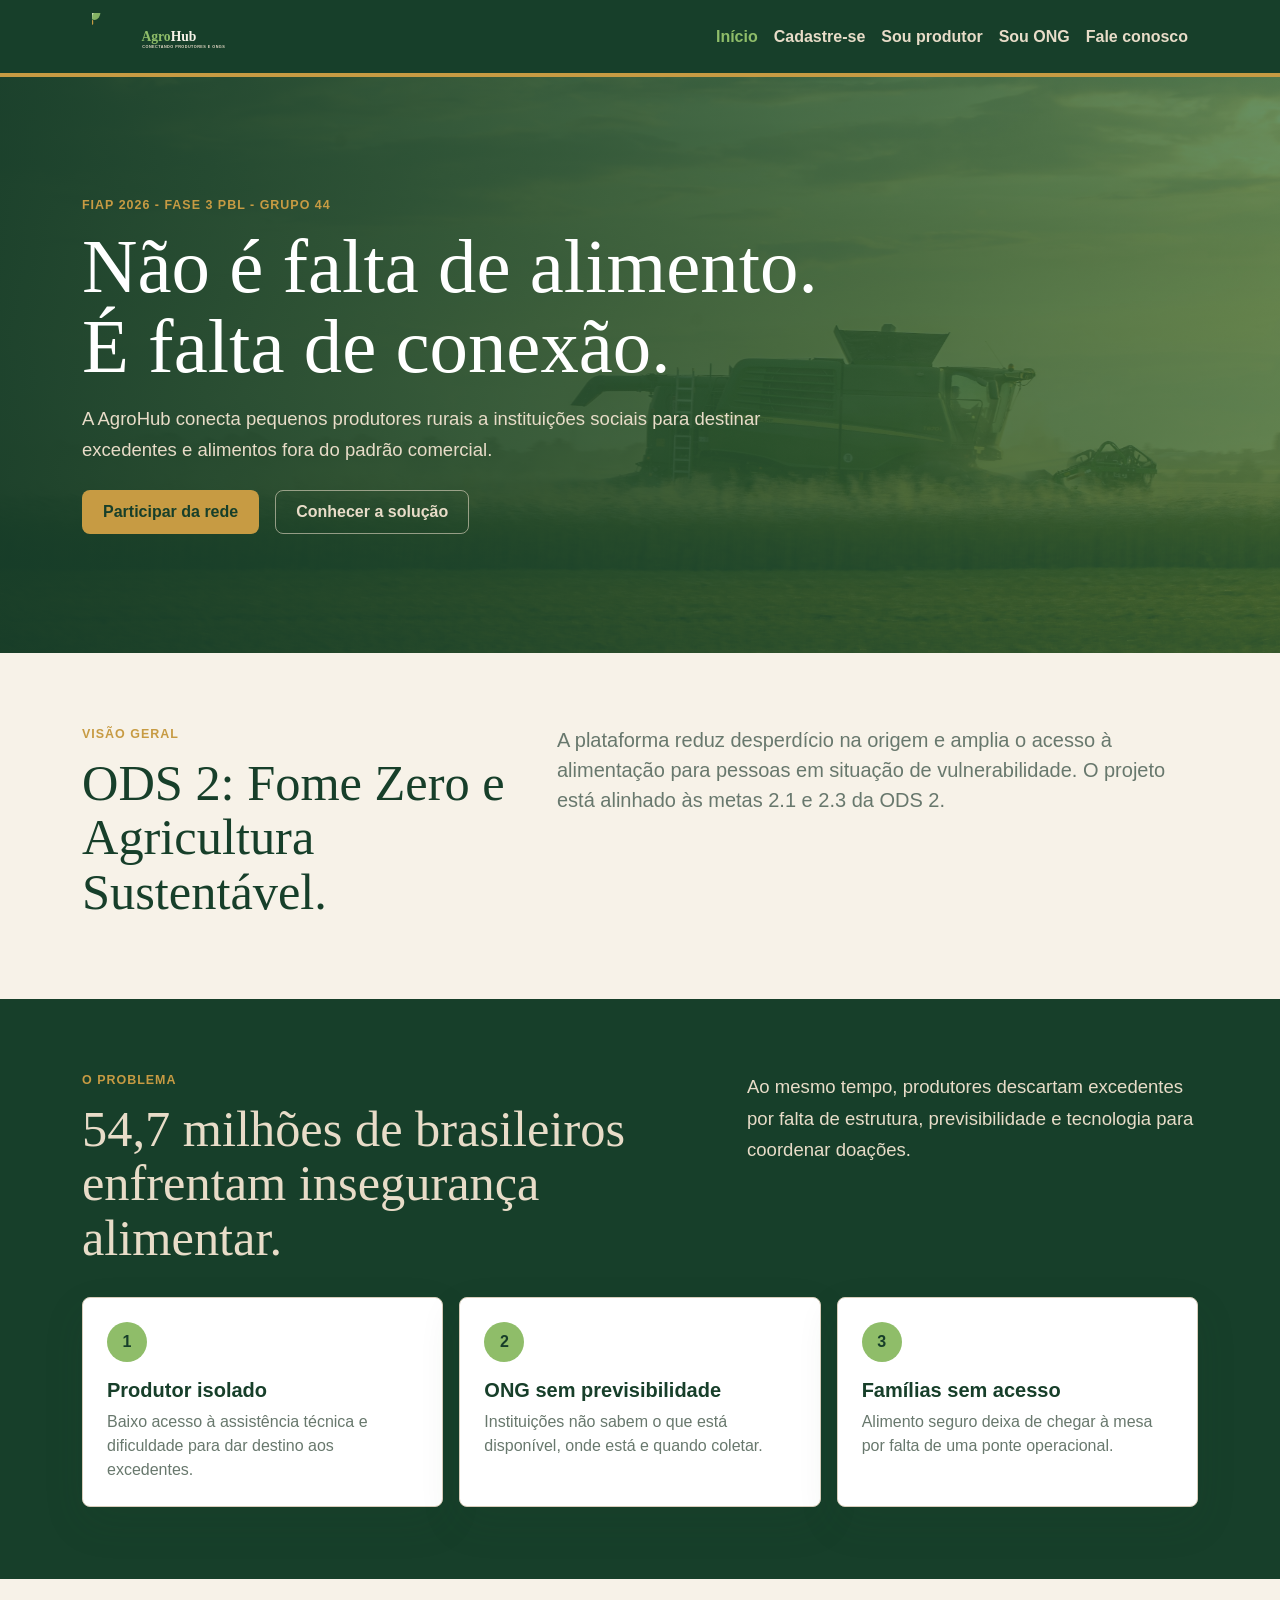
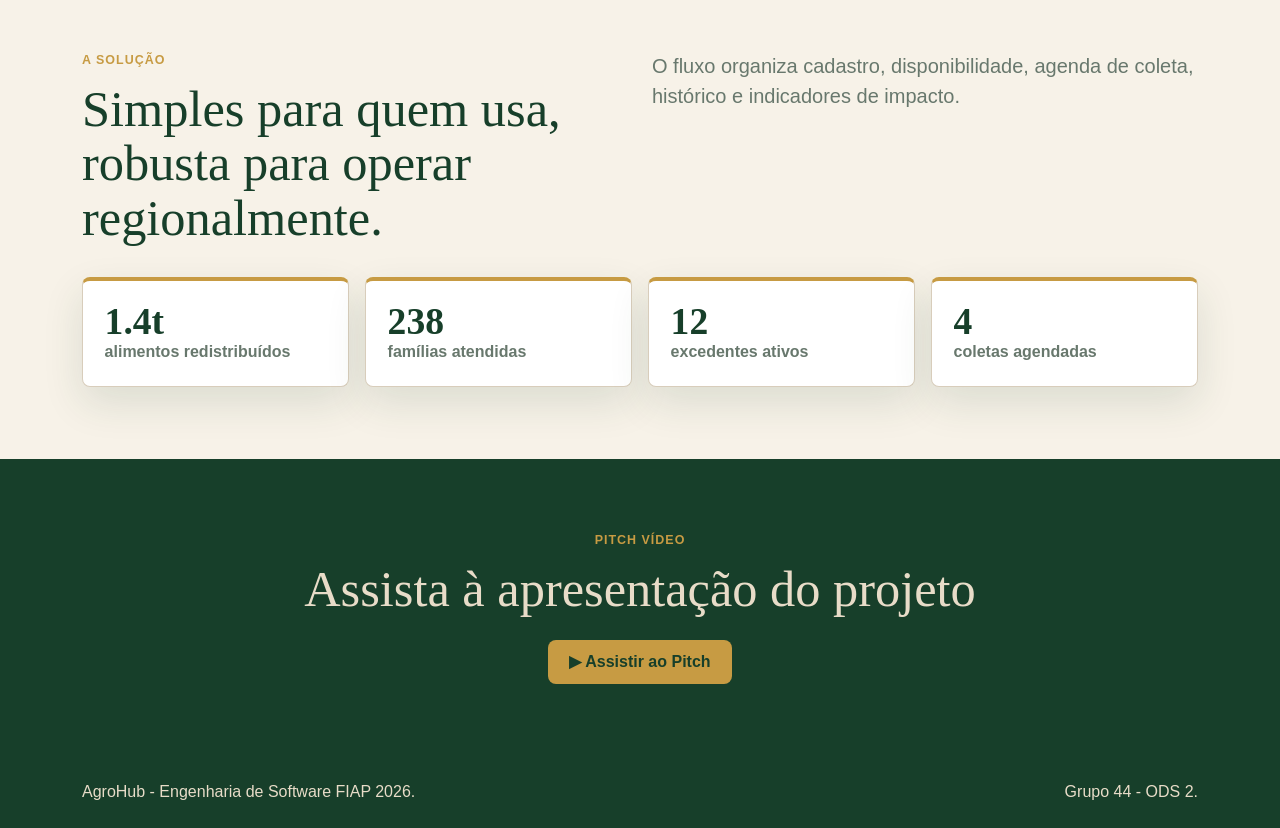
==== index.html @ 75d0dadb "feat: projeto AgroHub - FIAP 2026 Grupo 44" ====
<!DOCTYPE html>
<html lang="pt-BR">
<head>
    <meta charset="UTF-8">
    <meta name="viewport" content="width=device-width, initial-scale=1.0">
    <meta name="description" content="AgroHub conecta pequenos produtores rurais a ONGs para reduzir desperdício de alimentos.">
    <title>AgroHub | Início</title>
    <link href="https://cdn.jsdelivr.net/npm/bootstrap@5.3.3/dist/css/bootstrap.min.css" rel="stylesheet">
    <link rel="stylesheet" href="css/agrohub.css">
</head>
<body class="ah-page">
    <!-- Menu principal usado em todas as páginas do site. -->
    <nav class="navbar navbar-expand-lg navbar-dark ah-navbar">
        <div class="container">
            <a class="navbar-brand" href="index.html" aria-label="AgroHub - Início">
                <img class="ah-logo" src="img/agrohub_logo.svg" alt="AgroHub">
            </a>
            <button class="navbar-toggler ah-nav-toggle" type="button" data-bs-toggle="collapse" data-bs-target="#ahNavbar"
                aria-controls="ahNavbar" aria-expanded="false" aria-label="Abrir menu">
                <span class="navbar-toggler-icon"></span>
            </button>
            <div class="collapse navbar-collapse" id="ahNavbar">
                <div class="navbar-nav ms-auto gap-lg-3">
                    <a class="ah-nav-link" href="index.html">Início</a>
                    <a class="ah-nav-link" href="cadastro.html">Cadastre-se</a>
                    <a class="ah-nav-link" href="produtor.html">Sou produtor</a>
                    <a class="ah-nav-link" href="ong.html">Sou ONG</a>
                    <a class="ah-nav-link" href="contato.html">Fale conosco</a>
                </div>
            </div>
        </div>
    </nav>

    <main>
        <!-- Abertura da página inicial: apresenta o problema central do projeto. -->
        <section class="ah-hero">
            <div class="container">
                <div class="row align-items-center">
                    <div class="col-lg-8">
                        <span class="ah-eyebrow">FIAP 2026 - Fase 3 PBL - Grupo 44</span>
                        <h1 class="ah-title mb-3">Não é falta de alimento. É falta de conexão.</h1>
                        <p class="ah-lead mb-4">
                            A AgroHub conecta pequenos produtores rurais a instituições sociais para destinar excedentes e alimentos fora do padrão comercial.
                        </p>
                        <div class="d-flex flex-wrap gap-3">
                            <a class="ah-btn" href="cadastro.html">Participar da rede</a>
                            <a class="ah-btn ah-btn-outline" href="#sobre">Conhecer a solução</a>
                        </div>
                    </div>
                </div>
            </div>
        </section>

        <!-- Resumo do projeto e alinhamento com a ODS escolhida. -->
        <section class="ah-section" id="sobre">
            <div class="container">
                <div class="row g-4 align-items-start">
                    <div class="col-lg-5">
                        <span class="ah-eyebrow">Visão geral</span>
                        <h2 class="ah-section-title">ODS 2: Fome Zero e Agricultura Sustentável.</h2>
                    </div>
                    <div class="col-lg-7">
                        <p class="fs-5 ah-text-muted">
                            A plataforma reduz desperdício na origem e amplia o acesso à alimentação para pessoas em
                            situação de vulnerabilidade. O projeto está alinhado às metas 2.1 e 2.3 da ODS 2.
                        </p>
                    </div>
                </div>
            </div>
        </section>

        <!-- Problema dividido em três pontos para facilitar a leitura. -->
        <section class="ah-section ah-section-dark" id="problema">
            <div class="container">
                <div class="row g-4 mb-4">
                    <div class="col-lg-7">
                        <span class="ah-eyebrow">O problema</span>
                        <h2 class="ah-section-title">54,7 milhões de brasileiros enfrentam insegurança alimentar.</h2>
                    </div>
                    <div class="col-lg-5">
                        <p class="ah-lead">
                            Ao mesmo tempo, produtores descartam excedentes por falta de estrutura, previsibilidade e tecnologia para coordenar doações.
                        </p>
                    </div>
                </div>
                <div class="row g-3">
                    <div class="col-md-4">
                        <article class="ah-card">
                            <span class="ah-step">1</span>
                            <h3 class="ah-card-title h5">Produtor isolado</h3>
                            <p class="ah-text-muted mb-0">Baixo acesso à assistência técnica e dificuldade para dar destino aos excedentes.</p>
                        </article>
                    </div>
                    <div class="col-md-4">
                        <article class="ah-card">
                            <span class="ah-step">2</span>
                            <h3 class="ah-card-title h5">ONG sem previsibilidade</h3>
                            <p class="ah-text-muted mb-0">Instituições não sabem o que está disponível, onde está e quando coletar.</p>
                        </article>
                    </div>
                    <div class="col-md-4">
                        <article class="ah-card">
                            <span class="ah-step">3</span>
                            <h3 class="ah-card-title h5">Famílias sem acesso</h3>
                            <p class="ah-text-muted mb-0">Alimento seguro deixa de chegar à mesa por falta de uma ponte operacional.</p>
                        </article>
                    </div>
                </div>
            </div>
        </section>

        <!-- Solução proposta e indicadores simulados para apresentação. -->
        <section class="ah-section" id="solução">
            <div class="container">
                <div class="row g-4 align-items-start mb-4">
                    <div class="col-lg-6">
                        <span class="ah-eyebrow">A solução</span>
                        <h2 class="ah-section-title">Simples para quem usa, robusta para operar regionalmente.</h2>
                    </div>
                    <div class="col-lg-6">
                        <p class="fs-5 ah-text-muted">
                            O fluxo organiza cadastro, disponibilidade, agenda de coleta, histórico e indicadores de impacto.
                        </p>
                    </div>
                </div>
                <div class="row g-3">
                    <div class="col-md-3 col-6">
                        <div class="ah-stat">
                            <strong class="ah-stat-number">1.4t</strong>
                            <span class="ah-stat-label">alimentos redistribuídos</span>
                        </div>
                    </div>
                    <div class="col-md-3 col-6">
                        <div class="ah-stat">
                            <strong class="ah-stat-number">238</strong>
                            <span class="ah-stat-label">famílias atendidas</span>
                        </div>
                    </div>
                    <div class="col-md-3 col-6">
                        <div class="ah-stat">
                            <strong class="ah-stat-number">12</strong>
                            <span class="ah-stat-label">excedentes ativos</span>
                        </div>
                    </div>
                    <div class="col-md-3 col-6">
                        <div class="ah-stat">
                            <strong class="ah-stat-number">4</strong>
                            <span class="ah-stat-label">coletas agendadas</span>
                        </div>
                    </div>
                </div>
            </div>
        </section>
    </main>

    <!-- Pitch Vídeo -->
    <section class="ah-section ah-section-dark" id="pitch">
        <div class="container text-center">
            <span class="ah-eyebrow">Pitch Vídeo</span>
            <h2 class="ah-section-title mb-4">Assista à apresentação do projeto</h2>
            <a class="ah-btn" href="https://drive.google.com/file/d/1Q60UvvN7hrO8EKcji6_TGK2RlSb9yrnV/view?usp=sharing" target="_blank" rel="noopener noreferrer">
                ▶ Assistir ao Pitch
            </a>
        </div>
    </section>

    <!-- Rodapé simples, repetido nas demais páginas. -->
    <footer class="ah-footer py-4">
        <div class="container d-flex flex-column flex-md-row justify-content-between gap-2">
            <p>AgroHub - Engenharia de Software FIAP 2026.</p>
            <p>Grupo 44 - ODS 2.</p>
        </div>
    </footer>

    <script src="js/main.js" defer></script>
    <script src="https://cdn.jsdelivr.net/npm/bootstrap@5.3.3/dist/js/bootstrap.bundle.min.js" defer></script>
</body>
</html>
---- css/agrohub.css ----
/* AgroHub - estilos globais
   Este arquivo concentra a identidade visual, os componentes e os
   ajustes responsivos usados nas cinco páginas do projeto. */

/* Paleta, medidas e sombras usadas de forma consistente no site. */
:root {
    --ah-green-900: #173f2a;
    --ah-green-700: #2f6b3d;
    --ah-green-300: #8fbd69;
    --ah-gold: #c79b43;
    --ah-cream: #f7f2e8;
    --ah-sand: #e8dcc8;
    --ah-white: #ffffff;
    --ah-text: #20352a;
    --ah-muted: #68786d;
    --ah-border: #d8cdbb;
    --ah-danger: #9a5b16;
    --ah-radius: 0.5rem;
    --ah-shadow: 0 1rem 2.5rem rgba(23, 63, 42, 0.12);
}

/* Base da página e pequenos ajustes de acessibilidade. */
* {
    box-sizing: border-box;
}

html {
    scroll-behavior: smooth;
}

body {
    color: var(--ah-text);
    background: var(--ah-cream);
    font-family: Arial, Helvetica, sans-serif;
    overflow-x: hidden;
}

p,
h1,
h2,
h3 {
    overflow-wrap: anywhere;
}

:focus-visible {
    outline: 0.2rem solid rgba(199, 155, 67, 0.55);
    outline-offset: 0.2rem;
}

.ah-page {
    min-height: 100vh;
}

/* Menu principal. */
.ah-navbar {
    position: sticky;
    top: 0;
    z-index: 1030;
    background: var(--ah-green-900);
    border-bottom: 0.25rem solid var(--ah-gold);
}

.ah-navbar .container {
    display: flex;
    align-items: center;
    gap: 1rem;
    width: min(100% - 1.5rem, 1120px);
    margin-inline: auto;
}

.ah-logo {
    width: 10rem;
    height: auto;
}

.ah-nav-link {
    color: var(--ah-sand);
    font-weight: 700;
    text-decoration: none;
}

.ah-nav-link:hover,
.ah-nav-link.active {
    color: var(--ah-green-300);
}

.ah-nav-toggle {
    display: none;
    color: var(--ah-sand);
    border-color: rgba(232, 220, 200, 0.45);
    border-style: solid;
    border-width: 1px;
    border-radius: 0.35rem;
    padding: 0.5rem 0.65rem;
    background: transparent;
}

.ah-nav-toggle .navbar-toggler-icon {
    display: block;
    width: 1.35rem;
    height: 1rem;
    background-image:
        linear-gradient(currentColor, currentColor),
        linear-gradient(currentColor, currentColor),
        linear-gradient(currentColor, currentColor);
    background-position: 0 0, 0 50%, 0 100%;
    background-repeat: no-repeat;
    background-size: 100% 0.12rem;
}

.ah-nav-toggle:focus {
    box-shadow: 0 0 0 0.2rem rgba(199, 155, 67, 0.35);
}

/* Fallback visual caso o Bootstrap demore a aplicar o menu mobile. */
@media (max-width: 991.98px) {
    .ah-nav-toggle {
        display: flex;
        align-items: center;
        justify-content: center;
        margin-left: auto;
    }

    .ah-navbar .navbar-collapse:not(.show) {
        display: none;
    }
}

/* Áreas de destaque no topo das páginas. */
.ah-hero,
.ah-page-hero {
    color: var(--ah-sand);
    background:
        linear-gradient(90deg, rgba(23, 63, 42, 0.96), rgba(47, 107, 61, 0.72)),
        url("../img/hero_bg.jpg") center / cover;
}

.ah-hero {
    min-height: 36rem;
    display: flex;
    align-items: center;
}

.ah-page-hero {
    padding: 5rem 0 4rem;
}

/* Titulos, chamadas e textos de apoio. */
.ah-eyebrow {
    display: block;
    margin-bottom: 0.75rem;
    color: var(--ah-gold);
    font-size: 0.78rem;
    font-weight: 800;
    letter-spacing: 0.08em;
    text-transform: uppercase;
}

.ah-title {
    color: var(--ah-white);
    font-family: Georgia, "Times New Roman", serif;
    font-size: clamp(2.5rem, 6vw, 4.8rem);
    line-height: 1.04;
    overflow-wrap: anywhere;
}

.ah-section-title {
    color: var(--ah-green-900);
    font-family: Georgia, "Times New Roman", serif;
    font-size: clamp(2rem, 4vw, 3.15rem);
    line-height: 1.08;
}

.ah-lead {
    max-width: 43rem;
    color: var(--ah-sand);
    font-size: 1.16rem;
    line-height: 1.7;
    overflow-wrap: anywhere;
}

.ah-text-muted {
    color: var(--ah-muted);
}

/* Seções principais. */
.ah-section {
    padding: 4.5rem 0;
}

.ah-section-dark {
    color: var(--ah-sand);
    background: var(--ah-green-900);
}

.ah-section-dark .ah-section-title {
    color: var(--ah-sand);
}

/* Cards, paineis e blocos de dados reaproveitados nas telas. */
.ah-card,
.ah-stat,
.ah-panel,
.ah-list-item {
    background: var(--ah-white);
    border: 1px solid var(--ah-border);
    border-radius: var(--ah-radius);
    box-shadow: var(--ah-shadow);
}

.ah-card {
    height: 100%;
    padding: 1.5rem;
}

.ah-card-title {
    color: var(--ah-green-900);
    font-weight: 800;
}

.ah-step {
    display: inline-grid;
    place-items: center;
    width: 2.5rem;
    height: 2.5rem;
    margin-bottom: 1rem;
    color: var(--ah-green-900);
    background: var(--ah-green-300);
    border-radius: 50%;
    font-weight: 900;
}

/* Botões principais e secundários. */
.ah-btn {
    display: inline-flex;
    align-items: center;
    justify-content: center;
    min-height: 2.75rem;
    padding: 0 1.25rem;
    color: var(--ah-green-900);
    background: var(--ah-gold);
    border: 1px solid transparent;
    border-radius: var(--ah-radius);
    font-weight: 800;
    text-decoration: none;
    transition: transform 0.2s ease, background 0.2s ease;
}

.ah-btn:hover {
    color: var(--ah-green-900);
    background: #d7ab57;
    transform: translateY(-1px);
}

.ah-btn-outline {
    color: var(--ah-sand);
    background: transparent;
    border-color: rgba(232, 220, 200, 0.58);
}

.ah-btn-outline:hover {
    color: var(--ah-green-900);
    background: var(--ah-sand);
}

.ah-btn-sm {
    min-height: 2.25rem;
    padding: 0 0.9rem;
    font-size: 0.88rem;
}

.ah-btn:disabled {
    cursor: not-allowed;
    opacity: 0.7;
    transform: none;
}

/* Indicadores numericos. */
.ah-stat {
    padding: 1.35rem;
    border-top: 0.25rem solid var(--ah-gold);
}

.ah-stat-number {
    display: block;
    color: var(--ah-green-900);
    font-family: Georgia, "Times New Roman", serif;
    font-size: 2.35rem;
    line-height: 1;
}

.ah-stat-label {
    color: var(--ah-muted);
    font-weight: 800;
}

/* Formulários e abas. */
.ah-panel {
    padding: 1.5rem;
}

.ah-tab {
    min-height: 2.65rem;
    padding: 0 1.1rem;
    color: var(--ah-green-900);
    background: var(--ah-cream);
    border: 1px solid var(--ah-border);
    border-radius: var(--ah-radius);
    font-weight: 800;
}

.ah-tab.active {
    color: var(--ah-white);
    background: var(--ah-green-700);
    border-color: var(--ah-green-700);
}

.ah-panel-form {
    display: none;
}

.ah-panel-form:not(.d-none) {
    display: block;
}

.ah-form-control {
    min-height: 2.9rem;
    border-color: var(--ah-border);
    border-radius: var(--ah-radius);
}

.ah-form-control:focus {
    border-color: var(--ah-green-700);
    box-shadow: 0 0 0 0.2rem rgba(47, 107, 61, 0.14);
}

.ah-success {
    color: var(--ah-green-900);
    background: rgba(143, 189, 105, 0.22);
    border: 1px solid rgba(47, 107, 61, 0.22);
    border-radius: var(--ah-radius);
}

/* Blocos da página Fale Conosco. */
.ah-contact-card {
    display: flex;
    align-items: flex-start;
    gap: 1rem;
    margin-bottom: 1rem;
    padding: 1.25rem;
    background: var(--ah-white);
    border: 1px solid var(--ah-border);
    border-radius: var(--ah-radius);
    box-shadow: var(--ah-shadow);
}

.ah-contact-icon {
    display: grid;
    place-items: center;
    width: 3rem;
    height: 3rem;
    flex-shrink: 0;
    color: var(--ah-gold);
    background: var(--ah-green-900);
    border-radius: var(--ah-radius);
    font-weight: 900;
}

.ah-contact-title {
    margin-bottom: 0.25rem;
    color: var(--ah-green-900);
    font-family: Arial, Helvetica, sans-serif;
    font-size: 0.85rem;
    font-weight: 900;
    letter-spacing: 0.06em;
    text-transform: uppercase;
}

.ah-contact-card p,
.ah-contact-card a {
    margin: 0;
    color: var(--ah-text);
    text-decoration: none;
}

.ah-contact-card a:hover {
    color: var(--ah-green-700);
    text-decoration: underline;
}

.ah-contact-note,
.ah-required-note {
    color: var(--ah-muted);
    font-size: 0.85rem;
}

.ah-char-counter {
    margin-top: 0.35rem;
    color: var(--ah-muted);
    font-size: 0.8rem;
    text-align: right;
}

.ah-char-counter.warning {
    color: var(--ah-danger);
    font-weight: 800;
}

.ah-check {
    padding: 1rem 1rem 1rem 2.75rem;
    background: var(--ah-cream);
    border: 1px solid var(--ah-border);
    border-radius: var(--ah-radius);
}

.ah-section-soft {
    background: var(--ah-sand);
}

.ah-faq .accordion-item {
    margin-bottom: 0.75rem;
    overflow: hidden;
    background: var(--ah-white);
    border: 1px solid var(--ah-border);
    border-radius: var(--ah-radius);
}

.ah-faq .accordion-button {
    color: var(--ah-green-900);
    background: var(--ah-white);
    font-weight: 800;
}

.ah-faq .accordion-button:not(.collapsed) {
    color: var(--ah-white);
    background: var(--ah-green-900);
    box-shadow: none;
}

.ah-faq .accordion-button:focus {
    box-shadow: 0 0 0 0.2rem rgba(47, 107, 61, 0.16);
}

.ah-faq .accordion-body {
    color: var(--ah-muted);
    line-height: 1.7;
}

.ah-contact-cta {
    padding: 3.5rem 0;
    color: var(--ah-sand);
    background: var(--ah-green-900);
    border-top: 0.2rem solid var(--ah-gold);
}

.ah-contact-cta .ah-section-title {
    color: var(--ah-sand);
}

.ah-contact-cta p {
    color: rgba(232, 220, 200, 0.82);
}

/* Listas usadas no painel da ONG. */
.ah-list {
    display: grid;
    gap: 1rem;
}

.ah-list-item {
    display: grid;
    grid-template-columns: 3rem minmax(0, 1fr) auto auto;
    align-items: center;
    gap: 1rem;
    padding: 1rem;
}

.ah-list-item.d-none {
    display: none;
}

.ah-list-item.is-scheduled {
    border-color: rgba(47, 107, 61, 0.35);
    background: rgba(143, 189, 105, 0.14);
}

.ah-item-icon {
    display: grid;
    place-items: center;
    width: 3rem;
    height: 3rem;
    color: var(--ah-green-900);
    background: var(--ah-cream);
    border-radius: var(--ah-radius);
    font-weight: 900;
}

.ah-item-title {
    margin-bottom: 0.2rem;
    color: var(--ah-green-900);
    font-weight: 900;
}

.ah-item-meta {
    margin: 0;
    color: var(--ah-muted);
    font-size: 0.92rem;
}

.ah-badge {
    display: inline-flex;
    align-items: center;
    min-height: 1.75rem;
    padding: 0 0.65rem;
    border-radius: 999px;
    font-size: 0.78rem;
    font-weight: 900;
}

.ah-badge-success {
    color: var(--ah-green-700);
    background: rgba(143, 189, 105, 0.2);
}

.ah-badge-warning {
    color: var(--ah-danger);
    background: rgba(199, 155, 67, 0.22);
}

.ah-badge-muted {
    color: var(--ah-muted);
    background: var(--ah-cream);
}

/* Estado vazio exibido quando os filtros não encontram resultados. */
.ah-empty {
    display: none;
    padding: 1rem;
    color: var(--ah-muted);
    background: var(--ah-white);
    border: 1px dashed var(--ah-border);
    border-radius: var(--ah-radius);
    text-align: center;
}

.ah-empty.show {
    display: block;
}

/* Barras de progresso dos indicadores de impacto. */
.ah-progress {
    height: 0.55rem;
    overflow: hidden;
    background: rgba(255, 255, 255, 0.16);
    border-radius: 999px;
}

.ah-progress-bar {
    display: block;
    height: 100%;
    background: var(--ah-gold);
}

.ah-w-72 {
    width: 72%;
}

.ah-w-85 {
    width: 85%;
}

/* Rodapé padrão. */
.ah-footer {
    color: var(--ah-sand);
    background: var(--ah-green-900);
}

.ah-footer p {
    margin: 0;
}

/* Ajustes para telas pequenas. */
@media (max-width: 767.98px) {
    .ah-logo {
        width: 8.4rem;
    }

    .ah-hero {
        min-height: auto;
        padding: 5rem 0;
    }

    .ah-title {
        width: 100%;
        max-width: 21rem;
        font-size: 1.75rem;
        line-height: 1.12;
        white-space: normal;
        word-break: break-word;
    }

    .ah-lead {
        width: 100%;
        max-width: 21rem;
        font-size: 0.95rem;
        white-space: normal;
        word-break: break-word;
    }

    .fs-5 {
        font-size: 1rem !important;
    }

    .ah-btn {
        width: min(100%, 21rem);
    }

    .ah-section {
        padding: 3.25rem 0;
    }

    .ah-list-item {
        grid-template-columns: 3rem minmax(0, 1fr);
    }

    .ah-list-item .ah-badge,
    .ah-list-item .ah-btn {
        grid-column: 2;
        width: fit-content;
    }
}
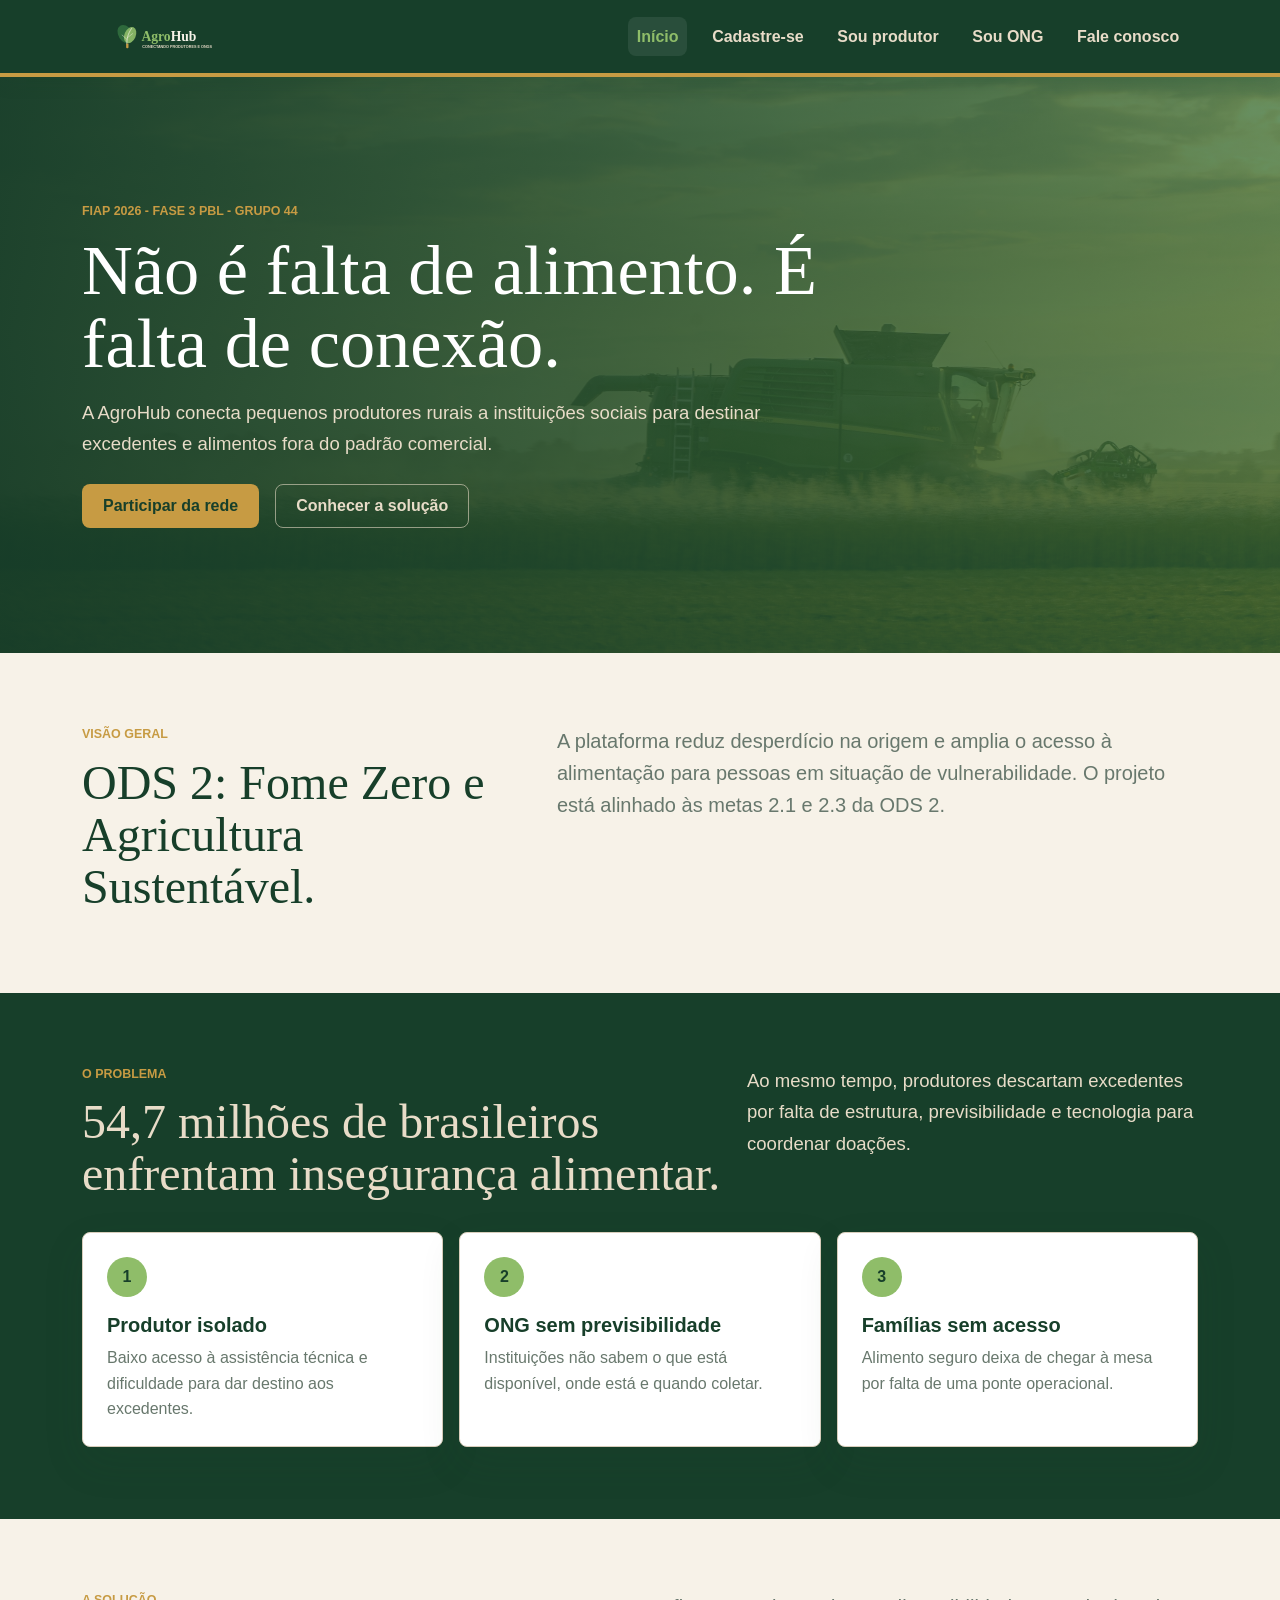
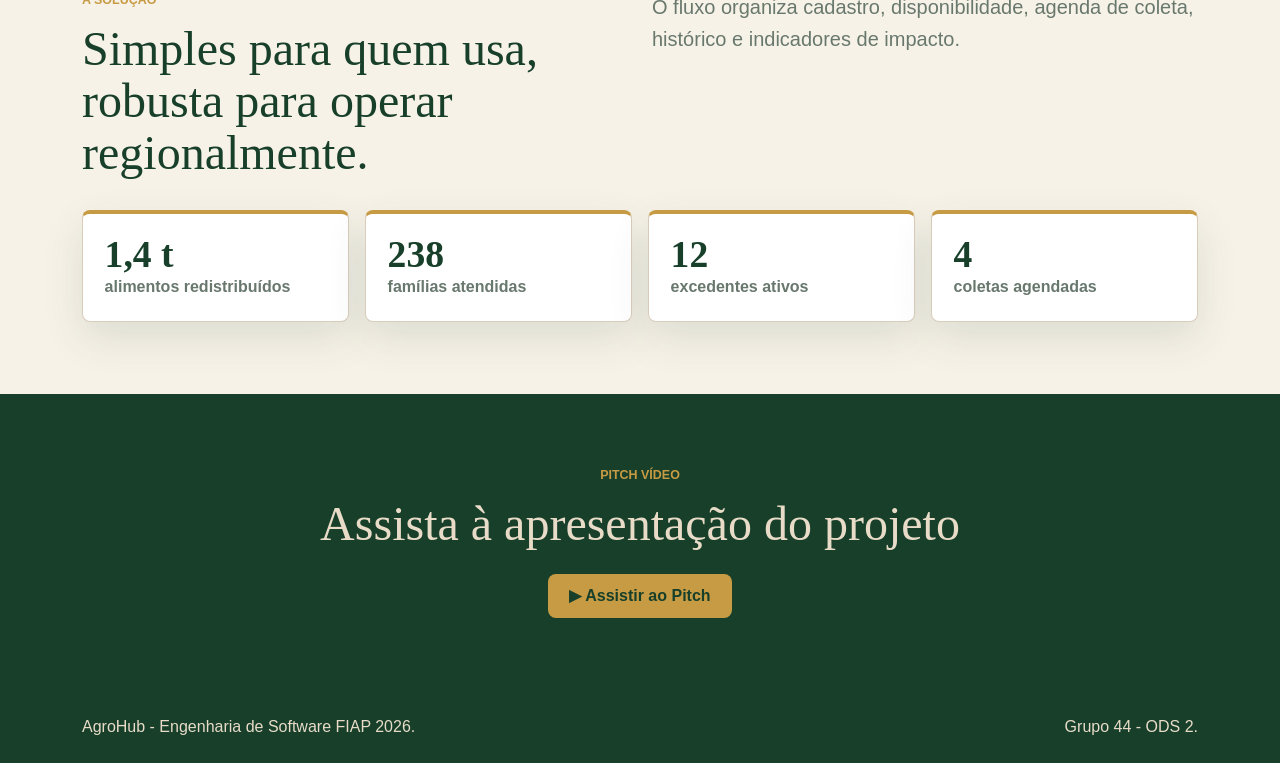
==== commit d758df9f: "Aprimora visual e experiencia do AgroHub" ====
--- a/index.html
+++ b/index.html
@@ -110,7 +110,7 @@
         </section>
 
         <!-- Solução proposta e indicadores simulados para apresentação. -->
-        <section class="ah-section" id="solução">
+        <section class="ah-section" id="solucao">
             <div class="container">
                 <div class="row g-4 align-items-start mb-4">
                     <div class="col-lg-6">
@@ -126,7 +126,7 @@
                 <div class="row g-3">
                     <div class="col-md-3 col-6">
                         <div class="ah-stat">
-                            <strong class="ah-stat-number">1.4t</strong>
+                            <strong class="ah-stat-number">1,4 t</strong>
                             <span class="ah-stat-label">alimentos redistribuídos</span>
                         </div>
                     </div>
@@ -151,18 +151,17 @@
                 </div>
             </div>
         </section>
+        <!-- Pitch Vídeo -->
+        <section class="ah-section ah-section-dark" id="pitch">
+            <div class="container text-center">
+                <span class="ah-eyebrow">Pitch Vídeo</span>
+                <h2 class="ah-section-title mb-4">Assista à apresentação do projeto</h2>
+                <a class="ah-btn" href="https://drive.google.com/file/d/1Q60UvvN7hrO8EKcji6_TGK2RlSb9yrnV/view?usp=sharing" target="_blank" rel="noopener noreferrer">
+                    ▶ Assistir ao Pitch
+                </a>
+            </div>
+        </section>
     </main>
-
-    <!-- Pitch Vídeo -->
-    <section class="ah-section ah-section-dark" id="pitch">
-        <div class="container text-center">
-            <span class="ah-eyebrow">Pitch Vídeo</span>
-            <h2 class="ah-section-title mb-4">Assista à apresentação do projeto</h2>
-            <a class="ah-btn" href="https://drive.google.com/file/d/1Q60UvvN7hrO8EKcji6_TGK2RlSb9yrnV/view?usp=sharing" target="_blank" rel="noopener noreferrer">
-                ▶ Assistir ao Pitch
-            </a>
-        </div>
-    </section>
 
     <!-- Rodapé simples, repetido nas demais páginas. -->
     <footer class="ah-footer py-4">
--- a/css/agrohub.css
+++ b/css/agrohub.css
@@ -32,6 +32,7 @@
     color: var(--ah-text);
     background: var(--ah-cream);
     font-family: Arial, Helvetica, sans-serif;
+    line-height: 1.6;
     overflow-x: hidden;
 }
 
@@ -39,7 +40,7 @@
 h1,
 h2,
 h3 {
-    overflow-wrap: anywhere;
+    overflow-wrap: break-word;
 }
 
 :focus-visible {
@@ -58,6 +59,7 @@
     z-index: 1030;
     background: var(--ah-green-900);
     border-bottom: 0.25rem solid var(--ah-gold);
+    box-shadow: 0 0.35rem 1rem rgba(23, 63, 42, 0.16);
 }
 
 .ah-navbar .container {
@@ -74,14 +76,21 @@
 }
 
 .ah-nav-link {
-    color: var(--ah-sand);
+    display: inline-flex;
+    align-items: center;
+    min-height: 2.4rem;
+    padding: 0 0.55rem;
+    color: var(--ah-sand);
+    border-radius: var(--ah-radius);
     font-weight: 700;
     text-decoration: none;
+    transition: color 0.2s ease, background 0.2s ease;
 }
 
 .ah-nav-link:hover,
 .ah-nav-link.active {
     color: var(--ah-green-300);
+    background: rgba(255, 255, 255, 0.08);
 }
 
 .ah-nav-toggle {
@@ -152,22 +161,22 @@
     color: var(--ah-gold);
     font-size: 0.78rem;
     font-weight: 800;
-    letter-spacing: 0.08em;
+    letter-spacing: 0;
     text-transform: uppercase;
 }
 
 .ah-title {
     color: var(--ah-white);
     font-family: Georgia, "Times New Roman", serif;
-    font-size: clamp(2.5rem, 6vw, 4.8rem);
+    font-size: 4.4rem;
     line-height: 1.04;
-    overflow-wrap: anywhere;
+    overflow-wrap: break-word;
 }
 
 .ah-section-title {
     color: var(--ah-green-900);
     font-family: Georgia, "Times New Roman", serif;
-    font-size: clamp(2rem, 4vw, 3.15rem);
+    font-size: 3rem;
     line-height: 1.08;
 }
 
@@ -211,6 +220,12 @@
 .ah-card {
     height: 100%;
     padding: 1.5rem;
+    transition: transform 0.2s ease, box-shadow 0.2s ease;
+}
+
+.ah-card:hover {
+    box-shadow: 0 1.1rem 2.7rem rgba(23, 63, 42, 0.16);
+    transform: translateY(-2px);
 }
 
 .ah-card-title {
@@ -307,6 +322,11 @@
     border: 1px solid var(--ah-border);
     border-radius: var(--ah-radius);
     font-weight: 800;
+    transition: color 0.2s ease, background 0.2s ease, border-color 0.2s ease;
+}
+
+.ah-tab:hover {
+    border-color: var(--ah-green-700);
 }
 
 .ah-tab.active {
@@ -339,6 +359,7 @@
     background: rgba(143, 189, 105, 0.22);
     border: 1px solid rgba(47, 107, 61, 0.22);
     border-radius: var(--ah-radius);
+    line-height: 1.5;
 }
 
 /* Blocos da página Fale Conosco. */
@@ -372,7 +393,7 @@
     font-family: Arial, Helvetica, sans-serif;
     font-size: 0.85rem;
     font-weight: 900;
-    letter-spacing: 0.06em;
+    letter-spacing: 0;
     text-transform: uppercase;
 }
 
@@ -473,6 +494,7 @@
     align-items: center;
     gap: 1rem;
     padding: 1rem;
+    transition: background 0.2s ease, border-color 0.2s ease;
 }
 
 .ah-list-item.d-none {
@@ -510,11 +532,13 @@
 .ah-badge {
     display: inline-flex;
     align-items: center;
+    justify-content: center;
     min-height: 1.75rem;
     padding: 0 0.65rem;
     border-radius: 999px;
     font-size: 0.78rem;
     font-weight: 900;
+    white-space: nowrap;
 }
 
 .ah-badge-success {
@@ -580,43 +604,27 @@
 }
 
 /* Ajustes para telas pequenas. */
-@media (max-width: 767.98px) {
-    .ah-logo {
-        width: 8.4rem;
-    }
-
-    .ah-hero {
-        min-height: auto;
-        padding: 5rem 0;
+@media (max-width: 991.98px) {
+    .ah-navbar .container {
+        padding-block: 0.35rem;
+    }
+
+    .ah-navbar .navbar-collapse.show {
+        padding: 0.75rem 0 0.35rem;
+    }
+
+    .ah-nav-link {
+        width: 100%;
+        min-height: 2.75rem;
+        padding: 0 0.75rem;
     }
 
     .ah-title {
-        width: 100%;
-        max-width: 21rem;
-        font-size: 1.75rem;
-        line-height: 1.12;
-        white-space: normal;
-        word-break: break-word;
-    }
-
-    .ah-lead {
-        width: 100%;
-        max-width: 21rem;
-        font-size: 0.95rem;
-        white-space: normal;
-        word-break: break-word;
-    }
-
-    .fs-5 {
-        font-size: 1rem !important;
-    }
-
-    .ah-btn {
-        width: min(100%, 21rem);
-    }
-
-    .ah-section {
-        padding: 3.25rem 0;
+        font-size: 3.25rem;
+    }
+
+    .ah-section-title {
+        font-size: 2.45rem;
     }
 
     .ah-list-item {
@@ -629,3 +637,69 @@
         width: fit-content;
     }
 }
+
+@media (max-width: 767.98px) {
+    .ah-logo {
+        width: 8.4rem;
+    }
+
+    .ah-hero {
+        min-height: auto;
+        padding: 5rem 0;
+    }
+
+    .ah-title {
+        width: 100%;
+        max-width: 23rem;
+        font-size: 2.25rem;
+        line-height: 1.12;
+        white-space: normal;
+        word-break: break-word;
+    }
+
+    .ah-section-title {
+        font-size: 2rem;
+    }
+
+    .ah-lead {
+        width: 100%;
+        max-width: 23rem;
+        font-size: 0.95rem;
+        white-space: normal;
+        word-break: break-word;
+    }
+
+    .fs-5 {
+        font-size: 1rem !important;
+    }
+
+    .ah-section {
+        padding: 3.25rem 0;
+    }
+
+    .ah-btn {
+        width: min(100%, 23rem);
+    }
+
+    .ah-stat-number {
+        font-size: 1.9rem;
+    }
+}
+
+@media (prefers-reduced-motion: reduce) {
+    html {
+        scroll-behavior: auto;
+    }
+
+    .ah-btn,
+    .ah-card,
+    .ah-nav-link,
+    .ah-tab {
+        transition: none;
+    }
+
+    .ah-btn:hover,
+    .ah-card:hover {
+        transform: none;
+    }
+}
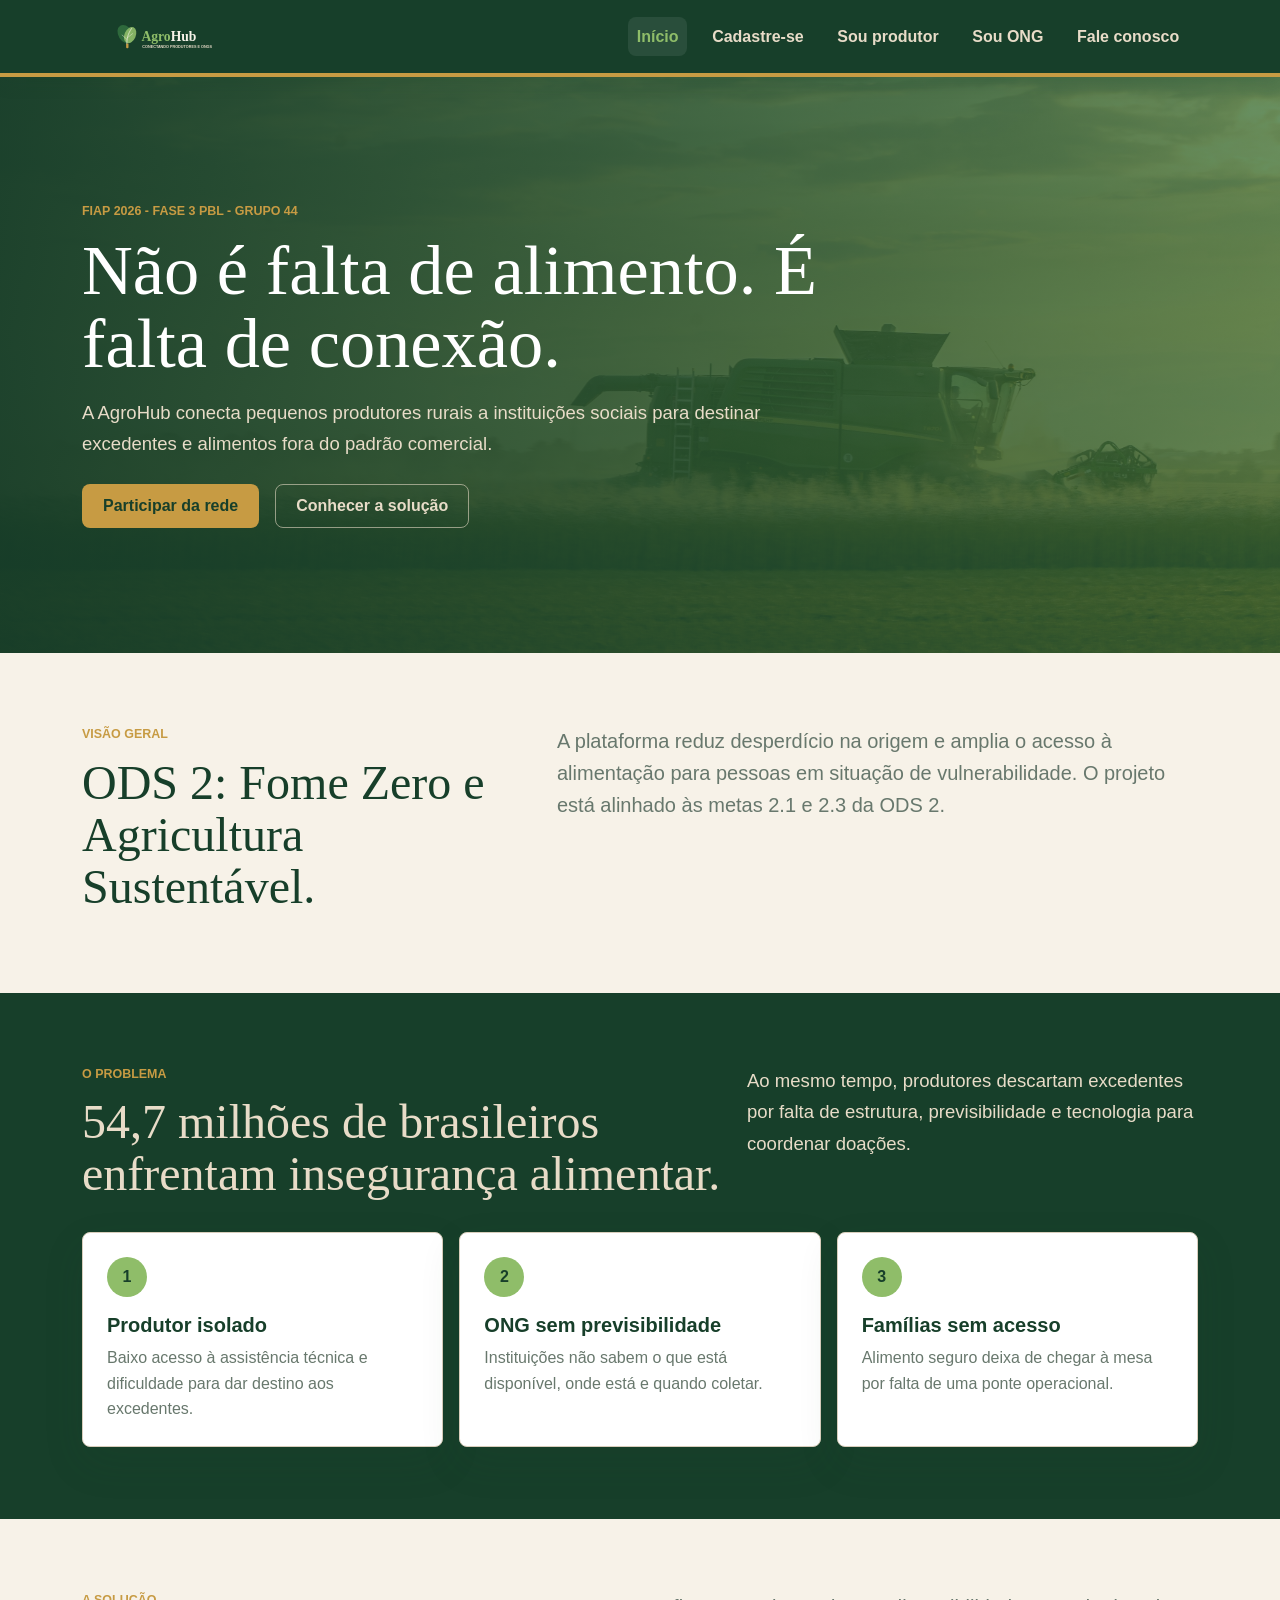
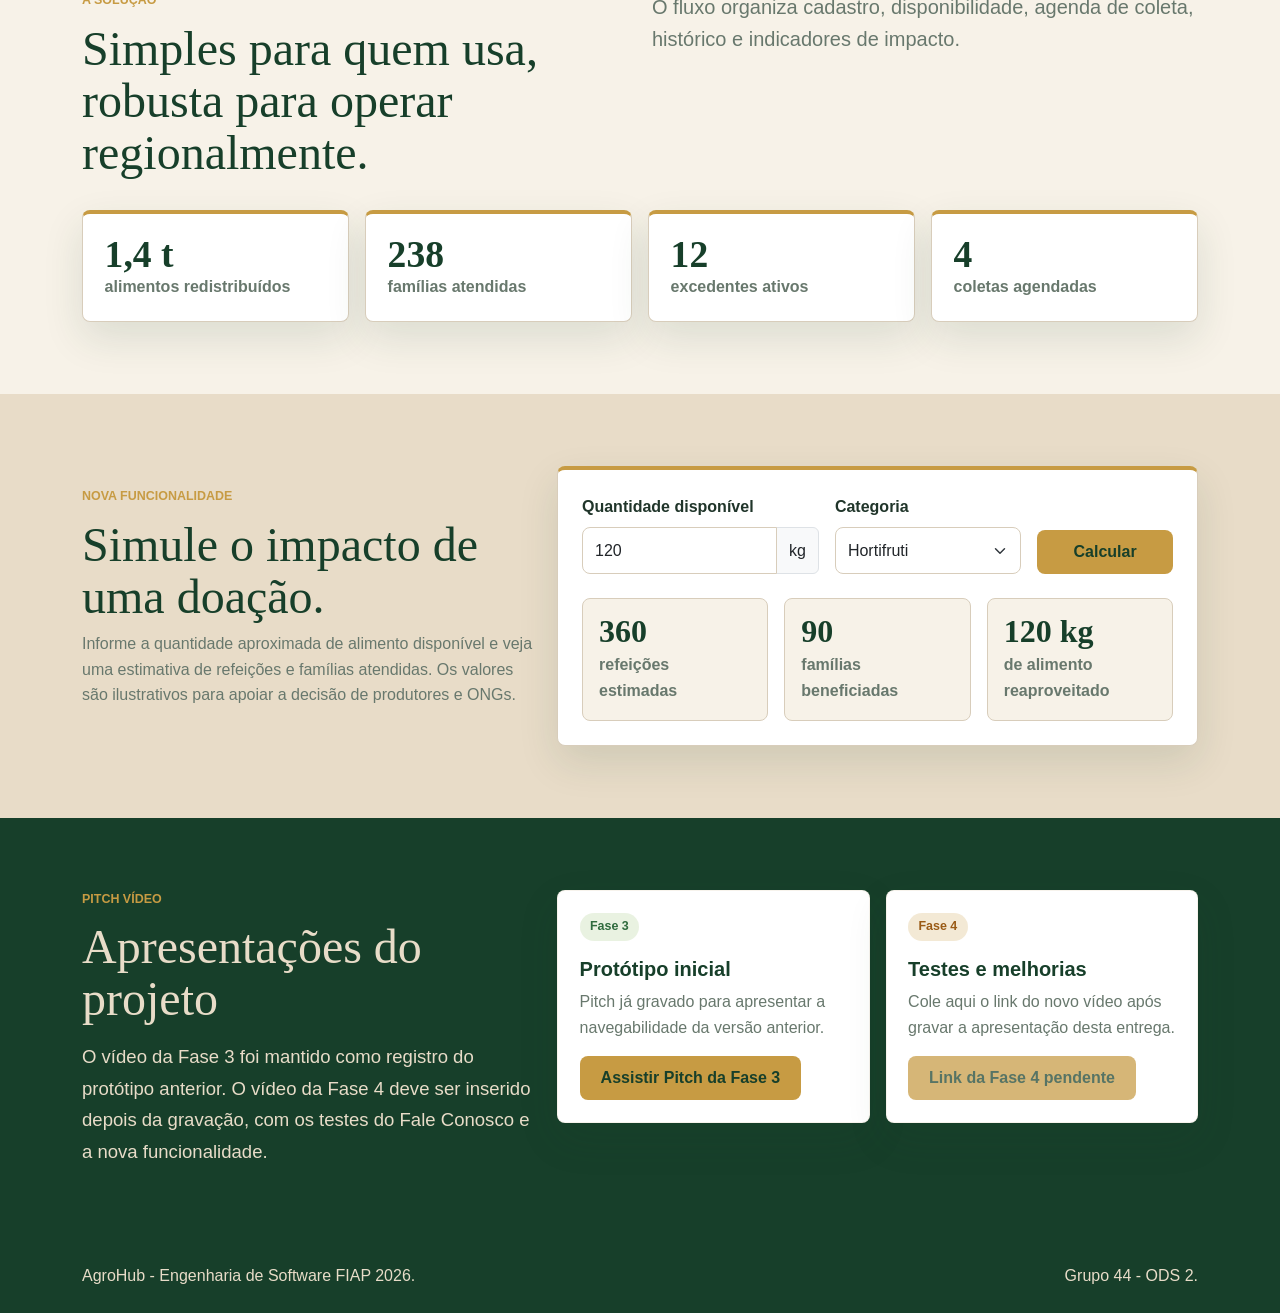
==== commit 5f01ef61: "Implementa entrega da Fase 4" ====
--- a/index.html
+++ b/index.html
@@ -151,14 +151,110 @@
                 </div>
             </div>
         </section>
-        <!-- Pitch Vídeo -->
+
+        <!-- Funcionalidade nova da Fase 4: simula o impacto de uma doação. -->
+        <section class="ah-section ah-section-soft" id="simulador">
+            <div class="container">
+                <div class="row g-4 align-items-center">
+                    <div class="col-lg-5">
+                        <span class="ah-eyebrow">Nova funcionalidade</span>
+                        <h2 class="ah-section-title">Simule o impacto de uma doação.</h2>
+                        <p class="ah-text-muted">
+                            Informe a quantidade aproximada de alimento disponível e veja uma estimativa de refeições
+                            e famílias atendidas. Os valores são ilustrativos para apoiar a decisão de produtores e ONGs.
+                        </p>
+                    </div>
+
+                    <div class="col-lg-7">
+                        <form class="ah-panel ah-impact-tool" data-impact-form>
+                            <div class="row g-3 align-items-end">
+                                <div class="col-md-5">
+                                    <label class="form-label fw-bold" for="impacto-kg">Quantidade disponível</label>
+                                    <div class="input-group">
+                                        <input class="form-control ah-form-control" id="impacto-kg" type="number"
+                                            min="1" max="5000" value="120" data-impact-kg>
+                                        <span class="input-group-text">kg</span>
+                                    </div>
+                                </div>
+
+                                <div class="col-md-4">
+                                    <label class="form-label fw-bold" for="impacto-categoria">Categoria</label>
+                                    <select class="form-select ah-form-control" id="impacto-categoria" data-impact-category>
+                                        <option value="hortifruti">Hortifruti</option>
+                                        <option value="graos">Grãos</option>
+                                        <option value="laticinios">Laticínios</option>
+                                    </select>
+                                </div>
+
+                                <div class="col-md-3">
+                                    <button class="ah-btn w-100" type="submit">Calcular</button>
+                                </div>
+                            </div>
+
+                            <div class="ah-impact-result mt-4" aria-live="polite">
+                                <div>
+                                    <strong data-impact-meals>360</strong>
+                                    <span>refeições estimadas</span>
+                                </div>
+                                <div>
+                                    <strong data-impact-families>90</strong>
+                                    <span>famílias beneficiadas</span>
+                                </div>
+                                <div>
+                                    <strong data-impact-waste>120 kg</strong>
+                                    <span>de alimento reaproveitado</span>
+                                </div>
+                            </div>
+                        </form>
+                    </div>
+                </div>
+            </div>
+        </section>
+
+        <!-- Pitch Vídeo: preserva o vídeo da Fase 3 e reserva espaço para o novo vídeo da Fase 4. -->
         <section class="ah-section ah-section-dark" id="pitch">
-            <div class="container text-center">
-                <span class="ah-eyebrow">Pitch Vídeo</span>
-                <h2 class="ah-section-title mb-4">Assista à apresentação do projeto</h2>
-                <a class="ah-btn" href="https://drive.google.com/file/d/1Q60UvvN7hrO8EKcji6_TGK2RlSb9yrnV/view?usp=sharing" target="_blank" rel="noopener noreferrer">
-                    ▶ Assistir ao Pitch
-                </a>
+            <div class="container">
+                <div class="row g-4 align-items-stretch">
+                    <div class="col-lg-5">
+                        <span class="ah-eyebrow">Pitch Vídeo</span>
+                        <h2 class="ah-section-title mb-3">Apresentações do projeto</h2>
+                        <p class="ah-lead mb-0">
+                            O vídeo da Fase 3 foi mantido como registro do protótipo anterior. O vídeo da Fase 4 deve
+                            ser inserido depois da gravação, com os testes do Fale Conosco e a nova funcionalidade.
+                        </p>
+                    </div>
+
+                    <div class="col-lg-7">
+                        <div class="row g-3">
+                            <div class="col-md-6">
+                                <article class="ah-pitch-card">
+                                    <span class="ah-badge ah-badge-success">Fase 3</span>
+                                    <h3 class="ah-card-title h5 mt-3">Protótipo inicial</h3>
+                                    <p class="ah-text-muted">
+                                        Pitch já gravado para apresentar a navegabilidade da versão anterior.
+                                    </p>
+                                    <a class="ah-btn" href="https://drive.google.com/file/d/1Q60UvvN7hrO8EKcji6_TGK2RlSb9yrnV/view?usp=sharing" target="_blank" rel="noopener noreferrer">
+                                        Assistir Pitch da Fase 3
+                                    </a>
+                                </article>
+                            </div>
+
+                            <div class="col-md-6">
+                                <article class="ah-pitch-card">
+                                    <span class="ah-badge ah-badge-warning">Fase 4</span>
+                                    <h3 class="ah-card-title h5 mt-3">Testes e melhorias</h3>
+                                    <p class="ah-text-muted">
+                                        Cole aqui o link do novo vídeo após gravar a apresentação desta entrega.
+                                    </p>
+                                    <!-- Substituir este placeholder pelo link real quando o Pitch da Fase 4 estiver publicado. -->
+                                    <span class="ah-btn ah-btn-disabled" role="link" aria-disabled="true" data-pitch-placeholder>
+                                        Link da Fase 4 pendente
+                                    </span>
+                                </article>
+                            </div>
+                        </div>
+                    </div>
+                </div>
             </div>
         </section>
     </main>
--- a/css/agrohub.css
+++ b/css/agrohub.css
@@ -290,6 +290,13 @@
     transform: none;
 }
 
+.ah-btn-disabled,
+.ah-btn-disabled:hover {
+    cursor: not-allowed;
+    opacity: 0.72;
+    transform: none;
+}
+
 /* Indicadores numericos. */
 .ah-stat {
     padding: 1.35rem;
@@ -436,6 +443,49 @@
 
 .ah-section-soft {
     background: var(--ah-sand);
+}
+
+/* Simulador de impacto usado como funcionalidade nova da Fase 4. */
+.ah-impact-tool {
+    border-top: 0.25rem solid var(--ah-gold);
+}
+
+.ah-impact-result {
+    display: grid;
+    grid-template-columns: repeat(3, minmax(0, 1fr));
+    gap: 1rem;
+}
+
+.ah-impact-result div {
+    padding: 1rem;
+    background: var(--ah-cream);
+    border: 1px solid var(--ah-border);
+    border-radius: var(--ah-radius);
+}
+
+.ah-impact-result strong {
+    display: block;
+    color: var(--ah-green-900);
+    font-family: Georgia, "Times New Roman", serif;
+    font-size: 2rem;
+    line-height: 1;
+}
+
+.ah-impact-result span {
+    display: block;
+    margin-top: 0.35rem;
+    color: var(--ah-muted);
+    font-weight: 800;
+}
+
+.ah-pitch-card {
+    height: 100%;
+    padding: 1.35rem;
+    color: var(--ah-text);
+    background: var(--ah-white);
+    border: 1px solid rgba(232, 220, 200, 0.35);
+    border-radius: var(--ah-radius);
+    box-shadow: var(--ah-shadow);
 }
 
 .ah-faq .accordion-item {
@@ -636,6 +686,10 @@
         grid-column: 2;
         width: fit-content;
     }
+
+    .ah-impact-result {
+        grid-template-columns: 1fr;
+    }
 }
 
 @media (max-width: 767.98px) {
@@ -658,7 +712,9 @@
     }
 
     .ah-section-title {
-        font-size: 2rem;
+        font-size: 1.75rem;
+        line-height: 1.14;
+        overflow-wrap: anywhere;
     }
 
     .ah-lead {
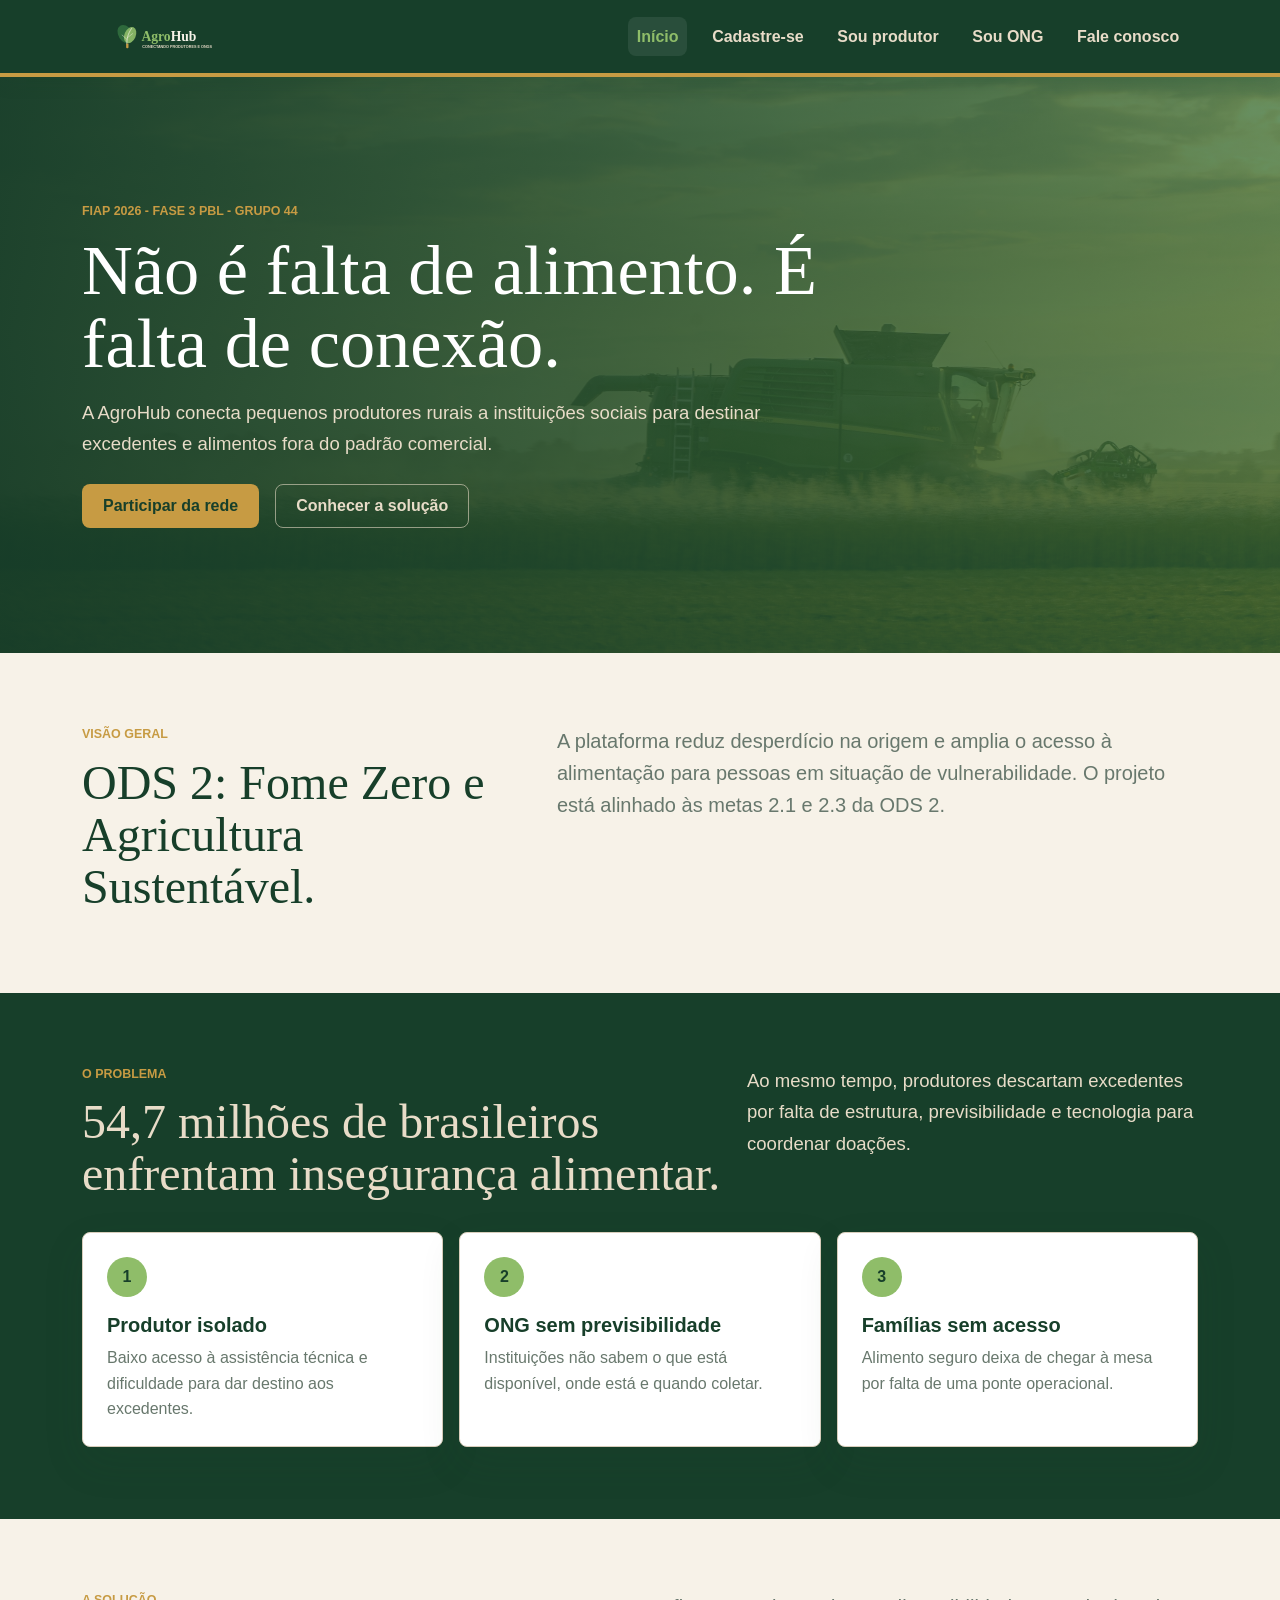
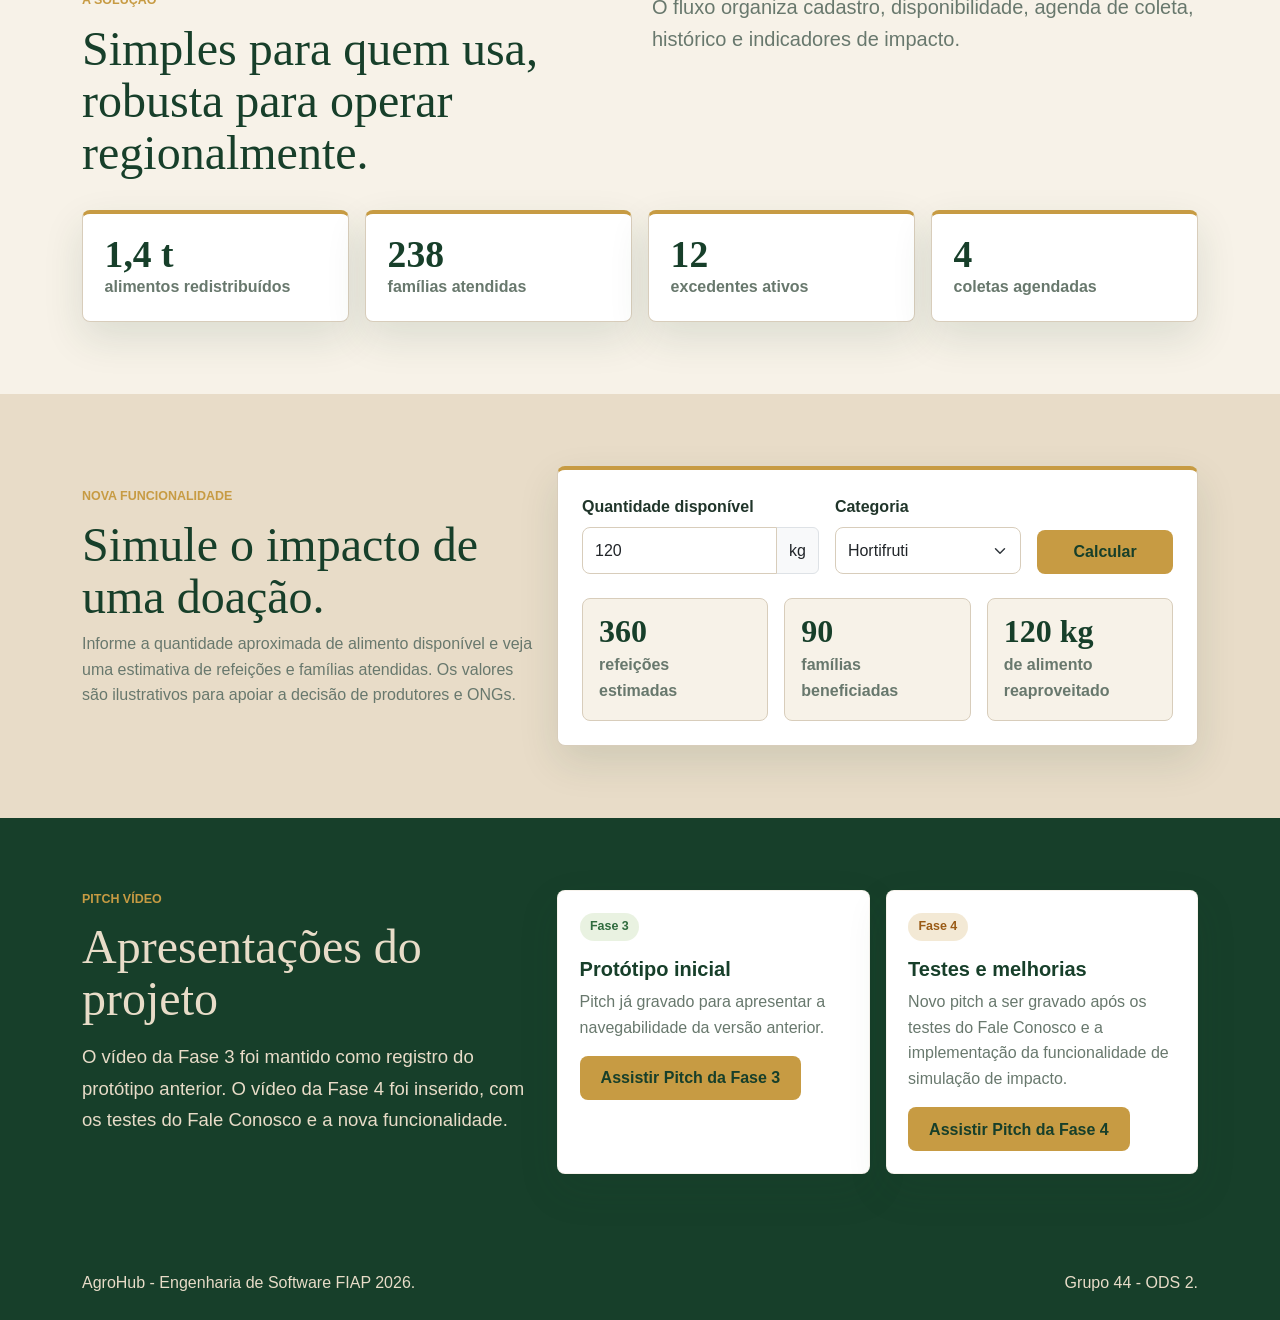
==== commit fa09ef15: "feat: adiciona link do pitch vídeo Fase 4" ====
--- a/index.html
+++ b/index.html
@@ -1,13 +1,16 @@
 <!DOCTYPE html>
 <html lang="pt-BR">
+
 <head>
     <meta charset="UTF-8">
     <meta name="viewport" content="width=device-width, initial-scale=1.0">
-    <meta name="description" content="AgroHub conecta pequenos produtores rurais a ONGs para reduzir desperdício de alimentos.">
+    <meta name="description"
+        content="AgroHub conecta pequenos produtores rurais a ONGs para reduzir desperdício de alimentos.">
     <title>AgroHub | Início</title>
     <link href="https://cdn.jsdelivr.net/npm/bootstrap@5.3.3/dist/css/bootstrap.min.css" rel="stylesheet">
     <link rel="stylesheet" href="css/agrohub.css">
 </head>
+
 <body class="ah-page">
     <!-- Menu principal usado em todas as páginas do site. -->
     <nav class="navbar navbar-expand-lg navbar-dark ah-navbar">
@@ -15,8 +18,8 @@
             <a class="navbar-brand" href="index.html" aria-label="AgroHub - Início">
                 <img class="ah-logo" src="img/agrohub_logo.svg" alt="AgroHub">
             </a>
-            <button class="navbar-toggler ah-nav-toggle" type="button" data-bs-toggle="collapse" data-bs-target="#ahNavbar"
-                aria-controls="ahNavbar" aria-expanded="false" aria-label="Abrir menu">
+            <button class="navbar-toggler ah-nav-toggle" type="button" data-bs-toggle="collapse"
+                data-bs-target="#ahNavbar" aria-controls="ahNavbar" aria-expanded="false" aria-label="Abrir menu">
                 <span class="navbar-toggler-icon"></span>
             </button>
             <div class="collapse navbar-collapse" id="ahNavbar">
@@ -40,7 +43,8 @@
                         <span class="ah-eyebrow">FIAP 2026 - Fase 3 PBL - Grupo 44</span>
                         <h1 class="ah-title mb-3">Não é falta de alimento. É falta de conexão.</h1>
                         <p class="ah-lead mb-4">
-                            A AgroHub conecta pequenos produtores rurais a instituições sociais para destinar excedentes e alimentos fora do padrão comercial.
+                            A AgroHub conecta pequenos produtores rurais a instituições sociais para destinar excedentes
+                            e alimentos fora do padrão comercial.
                         </p>
                         <div class="d-flex flex-wrap gap-3">
                             <a class="ah-btn" href="cadastro.html">Participar da rede</a>
@@ -79,7 +83,8 @@
                     </div>
                     <div class="col-lg-5">
                         <p class="ah-lead">
-                            Ao mesmo tempo, produtores descartam excedentes por falta de estrutura, previsibilidade e tecnologia para coordenar doações.
+                            Ao mesmo tempo, produtores descartam excedentes por falta de estrutura, previsibilidade e
+                            tecnologia para coordenar doações.
                         </p>
                     </div>
                 </div>
@@ -88,21 +93,24 @@
                         <article class="ah-card">
                             <span class="ah-step">1</span>
                             <h3 class="ah-card-title h5">Produtor isolado</h3>
-                            <p class="ah-text-muted mb-0">Baixo acesso à assistência técnica e dificuldade para dar destino aos excedentes.</p>
+                            <p class="ah-text-muted mb-0">Baixo acesso à assistência técnica e dificuldade para dar
+                                destino aos excedentes.</p>
                         </article>
                     </div>
                     <div class="col-md-4">
                         <article class="ah-card">
                             <span class="ah-step">2</span>
                             <h3 class="ah-card-title h5">ONG sem previsibilidade</h3>
-                            <p class="ah-text-muted mb-0">Instituições não sabem o que está disponível, onde está e quando coletar.</p>
+                            <p class="ah-text-muted mb-0">Instituições não sabem o que está disponível, onde está e
+                                quando coletar.</p>
                         </article>
                     </div>
                     <div class="col-md-4">
                         <article class="ah-card">
                             <span class="ah-step">3</span>
                             <h3 class="ah-card-title h5">Famílias sem acesso</h3>
-                            <p class="ah-text-muted mb-0">Alimento seguro deixa de chegar à mesa por falta de uma ponte operacional.</p>
+                            <p class="ah-text-muted mb-0">Alimento seguro deixa de chegar à mesa por falta de uma ponte
+                                operacional.</p>
                         </article>
                     </div>
                 </div>
@@ -119,7 +127,8 @@
                     </div>
                     <div class="col-lg-6">
                         <p class="fs-5 ah-text-muted">
-                            O fluxo organiza cadastro, disponibilidade, agenda de coleta, histórico e indicadores de impacto.
+                            O fluxo organiza cadastro, disponibilidade, agenda de coleta, histórico e indicadores de
+                            impacto.
                         </p>
                     </div>
                 </div>
@@ -161,7 +170,8 @@
                         <h2 class="ah-section-title">Simule o impacto de uma doação.</h2>
                         <p class="ah-text-muted">
                             Informe a quantidade aproximada de alimento disponível e veja uma estimativa de refeições
-                            e famílias atendidas. Os valores são ilustrativos para apoiar a decisão de produtores e ONGs.
+                            e famílias atendidas. Os valores são ilustrativos para apoiar a decisão de produtores e
+                            ONGs.
                         </p>
                     </div>
 
@@ -179,7 +189,8 @@
 
                                 <div class="col-md-4">
                                     <label class="form-label fw-bold" for="impacto-categoria">Categoria</label>
-                                    <select class="form-select ah-form-control" id="impacto-categoria" data-impact-category>
+                                    <select class="form-select ah-form-control" id="impacto-categoria"
+                                        data-impact-category>
                                         <option value="hortifruti">Hortifruti</option>
                                         <option value="graos">Grãos</option>
                                         <option value="laticinios">Laticínios</option>
@@ -219,8 +230,8 @@
                         <span class="ah-eyebrow">Pitch Vídeo</span>
                         <h2 class="ah-section-title mb-3">Apresentações do projeto</h2>
                         <p class="ah-lead mb-0">
-                            O vídeo da Fase 3 foi mantido como registro do protótipo anterior. O vídeo da Fase 4 deve
-                            ser inserido depois da gravação, com os testes do Fale Conosco e a nova funcionalidade.
+                            O vídeo da Fase 3 foi mantido como registro do protótipo anterior. O vídeo da Fase 4 foi
+                            inserido, com os testes do Fale Conosco e a nova funcionalidade.
                         </p>
                     </div>
 
@@ -233,7 +244,9 @@
                                     <p class="ah-text-muted">
                                         Pitch já gravado para apresentar a navegabilidade da versão anterior.
                                     </p>
-                                    <a class="ah-btn" href="https://drive.google.com/file/d/1Q60UvvN7hrO8EKcji6_TGK2RlSb9yrnV/view?usp=sharing" target="_blank" rel="noopener noreferrer">
+                                    <a class="ah-btn"
+                                        href="https://drive.google.com/file/d/1Q60UvvN7hrO8EKcji6_TGK2RlSb9yrnV/view?usp=sharing"
+                                        target="_blank" rel="noopener noreferrer">
                                         Assistir Pitch da Fase 3
                                     </a>
                                 </article>
@@ -244,12 +257,13 @@
                                     <span class="ah-badge ah-badge-warning">Fase 4</span>
                                     <h3 class="ah-card-title h5 mt-3">Testes e melhorias</h3>
                                     <p class="ah-text-muted">
-                                        Cole aqui o link do novo vídeo após gravar a apresentação desta entrega.
+                                        Novo pitch a ser gravado após os testes do Fale Conosco e a implementação da
+                                        funcionalidade de simulação de impacto.
                                     </p>
-                                    <!-- Substituir este placeholder pelo link real quando o Pitch da Fase 4 estiver publicado. -->
-                                    <span class="ah-btn ah-btn-disabled" role="link" aria-disabled="true" data-pitch-placeholder>
-                                        Link da Fase 4 pendente
-                                    </span>
+                                    <a class="ah-btn" href="https://youtube.com/shorts/YjEcv2xwYz8" target="_blank"
+                                        rel="noopener noreferrer">
+                                        Assistir Pitch da Fase 4
+                                    </a>
                                 </article>
                             </div>
                         </div>
@@ -270,4 +284,5 @@
     <script src="js/main.js" defer></script>
     <script src="https://cdn.jsdelivr.net/npm/bootstrap@5.3.3/dist/js/bootstrap.bundle.min.js" defer></script>
 </body>
-</html>
+
+</html>
